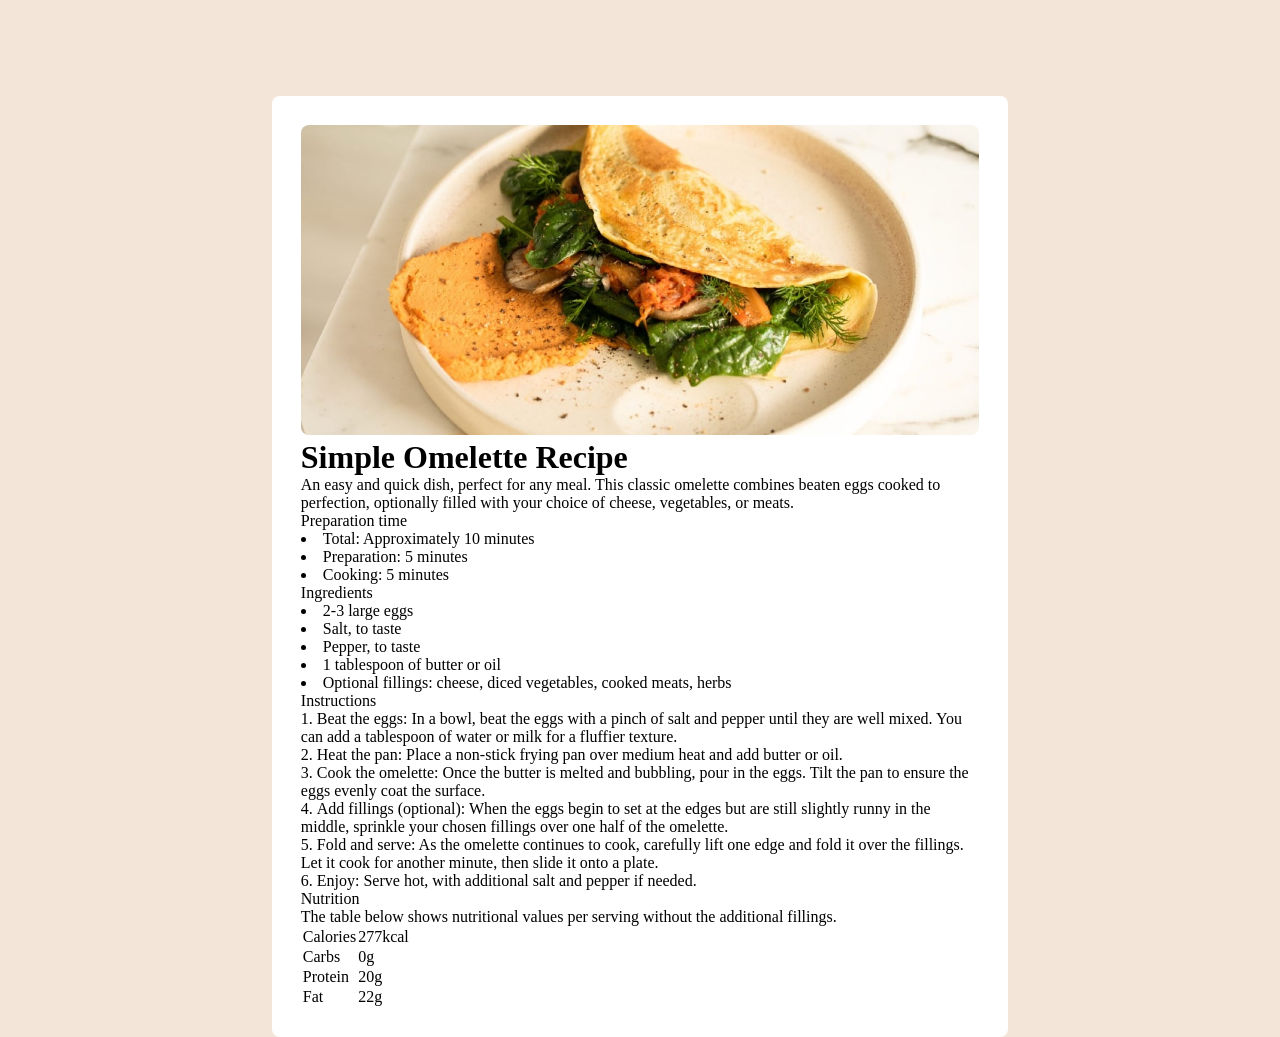
==== recipe-page-main/index.html @ 2e6c4240 "Empezando 1 reto" ====
<!doctype html>
<html lang="en">
  <head>
    <meta charset="UTF-8" />
    <meta name="viewport" content="width=device-width, initial-scale=1.0" />
    <!-- displays site properly based on user's device -->

    <link
      rel="icon"
      type="image/png"
      sizes="32x32"
      href="./assets/images/favicon-32x32.png"
    />

    <title>Frontend Mentor | Recipe page</title>

    <!-- Feel free to remove these styles or customise in your own stylesheet 👍 -->
    <link rel="stylesheet" href="css/style.css" />
  </head>
  <body>
    <main>
      
      <img src="assets/images/image-omelette.jpeg" alt="omelette.jpeg" />
      <h1 class="header">Simple Omelette Recipe</h1>
      
      <p class="text">
        An easy and quick dish, perfect for any meal. This classic omelette
        combines beaten eggs cooked to perfection, optionally filled with your
        choice of cheese, vegetables, or meats.
      </p>
  
      <div class="preparation">
        <span class="preparation__title">Preparation time</span>
        <ul>
          <li><span class="font-bold">Total:</span> Approximately 10 minutes</li>
          <li><span class="font-bold">Preparation:</span> 5 minutes</li>
          <li><span class="font-bold">Cooking:</span> 5 minutes</li>
        </ul>
      </div>
      
      <div class="ingredients">
        <span class="title">Ingredients</span>
        <ul>
          <li>2-3 large eggs</li>
          <li>Salt, to taste</li>
          <li>Pepper, to taste</li>
          <li>1 tablespoon of butter or oil</li>
          <li>Optional fillings: cheese, diced vegetables, cooked meats, herbs</li>
        </ul>
      </div>
  
      <div class="instructions">
        <span class="title">Instructions</span>
        <ol>
          <li><span class="font-bold">Beat the eggs:</span> In a bowl, beat the eggs with a pinch of salt and pepper until they are 
          well mixed. You can add a tablespoon of water or milk for a fluffier texture.</li>
          
          <li><span class="font-bold">Heat the pan:</span> Place a non-stick frying pan over medium heat and add butter or oil.</li>
          
          <li><span class="font-bold">Cook the omelette:</span> Once the butter is melted and bubbling, pour in the eggs. Tilt the 
          pan to ensure the eggs evenly coat the surface.</li>
          
          <li><span class="font-bold">Add fillings (optional):</span> When the eggs begin to set at the edges but are still slightly 
          runny in the middle, sprinkle your chosen fillings over one half of the omelette.</li>
          
          <li><span class="font-bold">Fold and serve:</span> As the omelette continues to cook, carefully lift one edge and fold it 
          over the fillings. Let it cook for another minute, then slide it onto a plate.</li>
          
          <li><span class="font-bold">Enjoy:</span> Serve hot, with additional salt and pepper if needed.</li>
        </ol>  
      </div>
  
      <div class="nutrition">
        <span>Nutrition</span>
        <p>The table below shows nutritional values per serving without the additional fillings.</p>
        <table>
          <tr>
            <td>Calories</td>
            <td>277kcal</td>
          </tr>

          <tr>
            <td>Carbs</td>
            <td>0g</td>
          </tr>

          <tr>
            <td>Protein</td>
            <td>20g</td>
          </tr>

          <tr>
            <td>Fat</td>
            <td>22g</td>
          </tr>
        </table>
      </div>
    </main>

  </body>
</html>
---- recipe-page-main/css/style.css ----
@import url('https://fonts.googleapis.com/css2?family=Young+Serif&display=swap');
@import url('https://fonts.googleapis.com/css2?family=Outfit:wght@100..900&display=swap');

* {
  margin: 0;
  padding: 0;
  box-sizing: border-box;
}

html {
  font-size: 16px;
}

:root {
  --color-primary-nutmeg: hsl(14, 45%, 36%);
  --color-primary-dark-raspberry: hsl(332, 51%, 32%);
  --color-neutral-white: hsl(0, 0%, 100%);
  --color-neutral-rose-white: hsl(330, 100%, 98%);
  --color-neutral-eggshell: hsl(30, 54%, 90%);
  --color-neutral-light-grey: hsl(30, 18%, 87%);
  --color-neutral-wenge-brown: hsl(30, 10%, 34%);
  --color-neutral-dark-charcoal: hsl(24, 5%, 18%);
  --font-weight-400: 400;
  --font-weight-600: 600;
  --font-weight-700: 700;
  --size-mobile: 375px;
  --size-desktop: 1440px;
}

body {
  background-color: var(--color-neutral-eggshell);
  display: flex;
  justify-content: center;
  align-items: center;
  min-height: 100vh;
  /*font-family: "Young Serif", serif;*/
  /*font-family: "Outfit", serif;*/
}


main {
  width: 46rem;
  background-color: var(--color-neutral-white);
  margin-top: 6rem;
  /* display: flex;
  flex-direction: column;
  align-items: center; */
  padding: 1.8rem;
}

main, img {
  border-radius: 0.5rem;
}

div, p, img {
  width: 100%;
}

.header {
}

ol, ul {
  list-style-position: inside;
}
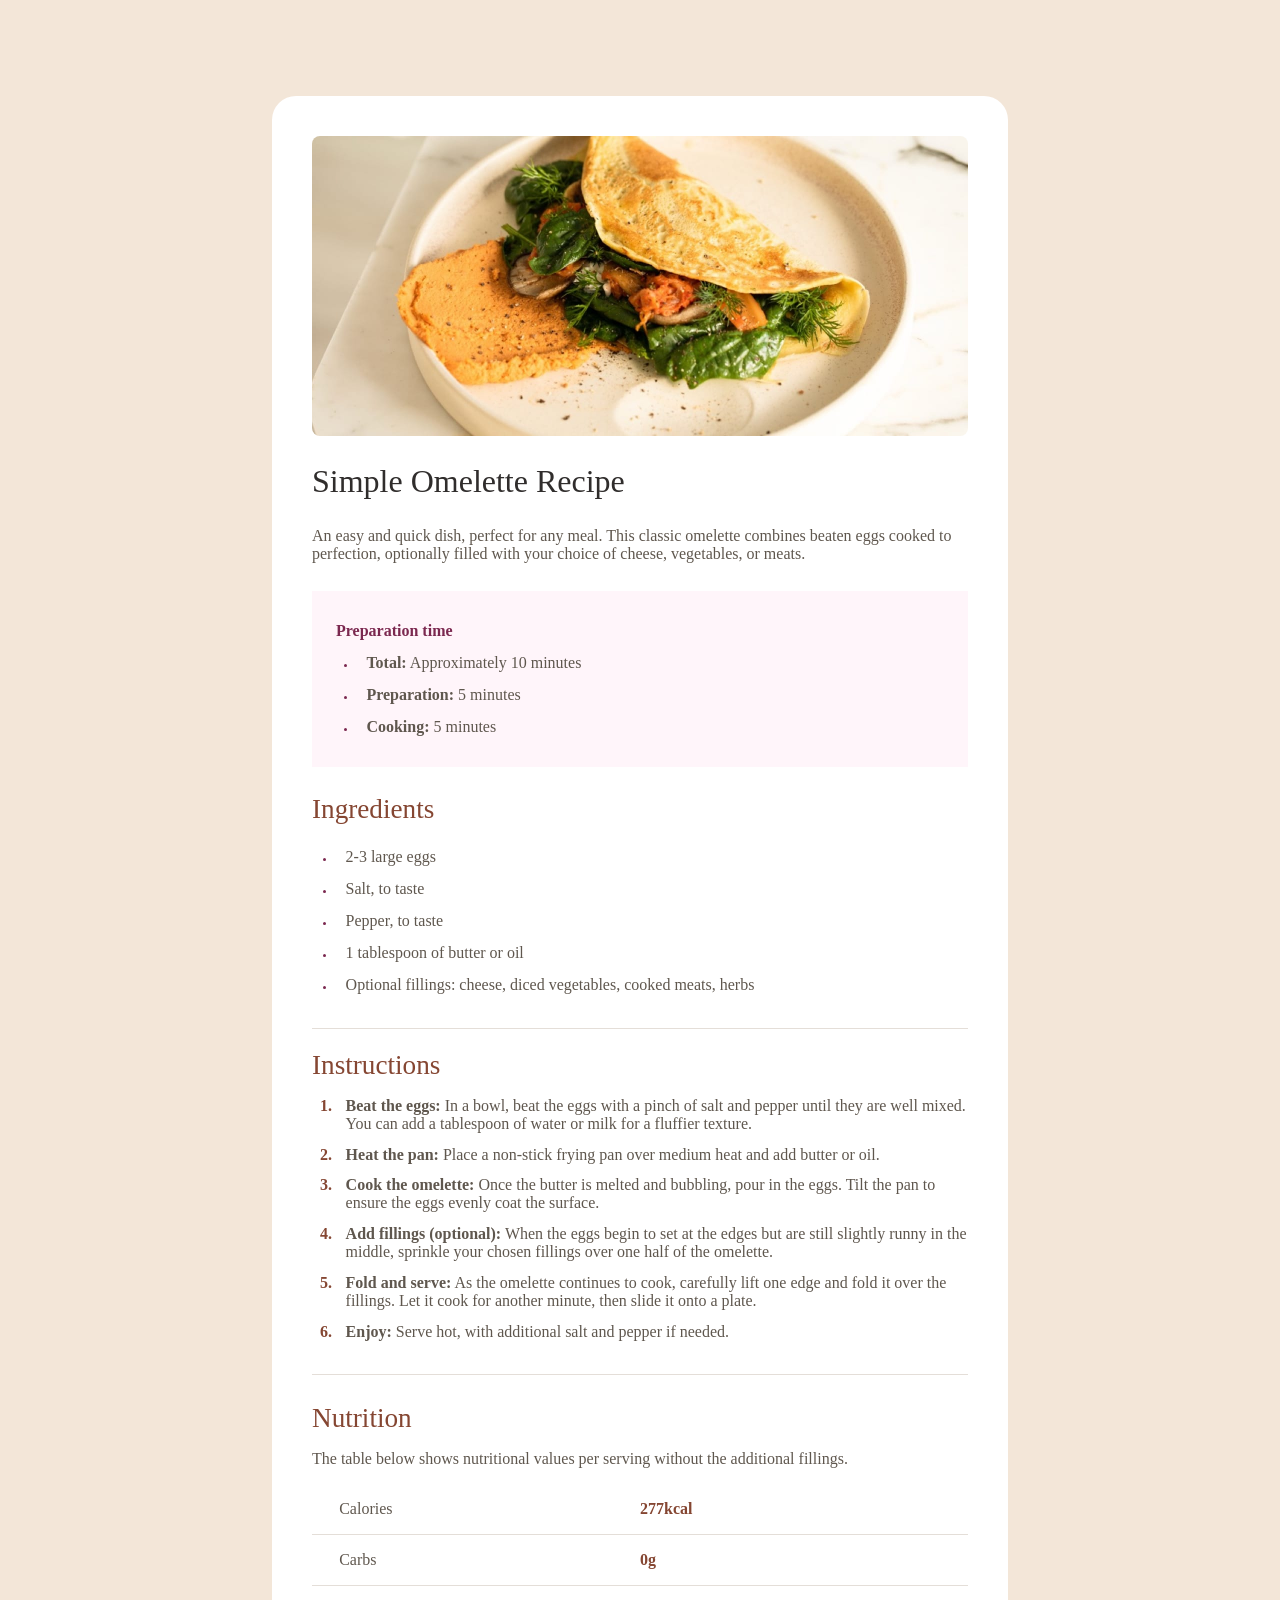
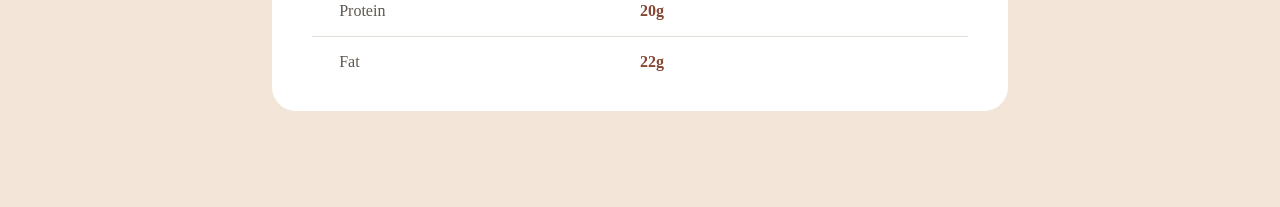
==== commit 4cf25dc3: "Recipe page - Desktop" ====
--- a/recipe-page-main/index.html
+++ b/recipe-page-main/index.html
@@ -39,7 +39,7 @@
       </div>
       
       <div class="ingredients">
-        <span class="title">Ingredients</span>
+        <h2 class="title">Ingredients</h2>
         <ul>
           <li>2-3 large eggs</li>
           <li>Salt, to taste</li>
@@ -50,7 +50,7 @@
       </div>
   
       <div class="instructions">
-        <span class="title">Instructions</span>
+        <h2 class="title">Instructions</h2>
         <ol>
           <li><span class="font-bold">Beat the eggs:</span> In a bowl, beat the eggs with a pinch of salt and pepper until they are 
           well mixed. You can add a tablespoon of water or milk for a fluffier texture.</li>
@@ -71,7 +71,7 @@
       </div>
   
       <div class="nutrition">
-        <span>Nutrition</span>
+        <h2 class="title">Nutrition</h2>
         <p>The table below shows nutritional values per serving without the additional fillings.</p>
         <table>
           <tr>
--- a/recipe-page-main/css/style.css
+++ b/recipe-page-main/css/style.css
@@ -25,6 +25,8 @@
   --font-weight-700: 700;
   --size-mobile: 375px;
   --size-desktop: 1440px;
+  --Outfit: "Outfit", serif;
+  --Young: "Young Serif", serif;
 }
 
 body {
@@ -33,34 +35,128 @@
   justify-content: center;
   align-items: center;
   min-height: 100vh;
-  /*font-family: "Young Serif", serif;*/
-  /*font-family: "Outfit", serif;*/
+  padding: 6rem 0;
 }
 
 
 main {
+  font-family: var(--Outfit);
   width: 46rem;
   background-color: var(--color-neutral-white);
-  margin-top: 6rem;
-  /* display: flex;
+  display: flex;
   flex-direction: column;
-  align-items: center; */
-  padding: 1.8rem;
+  padding: 2.5rem;
+  border-radius: 1.5rem;
+  color: var(--color-neutral-wenge-brown);
+  gap: 1.7rem;
 }
 
-main, img {
+img {
   border-radius: 0.5rem;
 }
 
-div, p, img {
-  width: 100%;
+.header, .title {
+    font-family: var(--Young); 
+    font-weight: 400;
+}
+
+.title {
+    font-size: 1.7rem;
 }
 
 .header {
+    color: var(--color-neutral-dark-charcoal);
 }
 
-ol, ul {
-  list-style-position: inside;
+.preparation, .ingredients ul {
+    line-height: 2rem;
+}
+.preparation {
+    background-color: var(--color-neutral-rose-white);
+    padding: 1.5rem;
+}
+
+.preparation__title {
+    color: var(--color-primary-dark-raspberry);
+}
+
+.preparation__title, .font-bold {
+    font-weight: 600;
 }
 
 
+.preparation ul {
+    padding-left: 1.3rem;
+}
+
+.preparation ul li {
+    padding-left: 0.6rem;
+}
+
+:is(.preparation ul li, .ingredients ul li)::marker {
+    color: var(--color-primary-dark-raspberry);
+    font-size: 0.7rem;
+}
+
+.title {
+    color: var(--color-primary-nutmeg);
+}
+
+.ingredients ul, .instructions ol {
+    padding-left: 1.5rem;
+}
+
+.ingredients ul, .instructions ol, .nutrition :is(p, table) {
+    margin-top: 1rem;
+}
+
+:is(.ingredients ul, .instructions ol) li {
+    padding-left: 0.6rem;
+}
+
+.instructions {
+    border-top: solid 1px var(--color-neutral-light-grey);
+    border-bottom: solid 1px var(--color-neutral-light-grey);
+    padding: 1.3rem 0;
+}
+
+.instructions ol li {
+    margin-bottom: 0.8rem;
+}
+
+.instructions ol li::marker {
+    color: var(--color-primary-nutmeg);
+    font-family: var(--Outfit);
+    font-weight: 600;
+}
+
+.nutrition table {
+    width: 100%;
+    border-collapse: collapse;
+}
+
+.nutrition table tr td {
+    width: 50%;
+}
+
+.nutrition table tr td:first-child {
+    padding-left: 1.7rem;
+}
+
+.nutrition table tr:not(:last-child) {
+    border-bottom: solid 1px var(--color-neutral-light-grey);
+}
+
+.nutrition table tr:not(:last-child) td {
+    padding-top: 1rem;
+    padding-bottom: 1rem;
+}
+
+.nutrition table tr:last-child td {
+    padding-top: 1rem;
+}
+
+.nutrition table tr td:last-child {
+    color: var(--color-primary-nutmeg);
+    font-weight: 600;
+}
